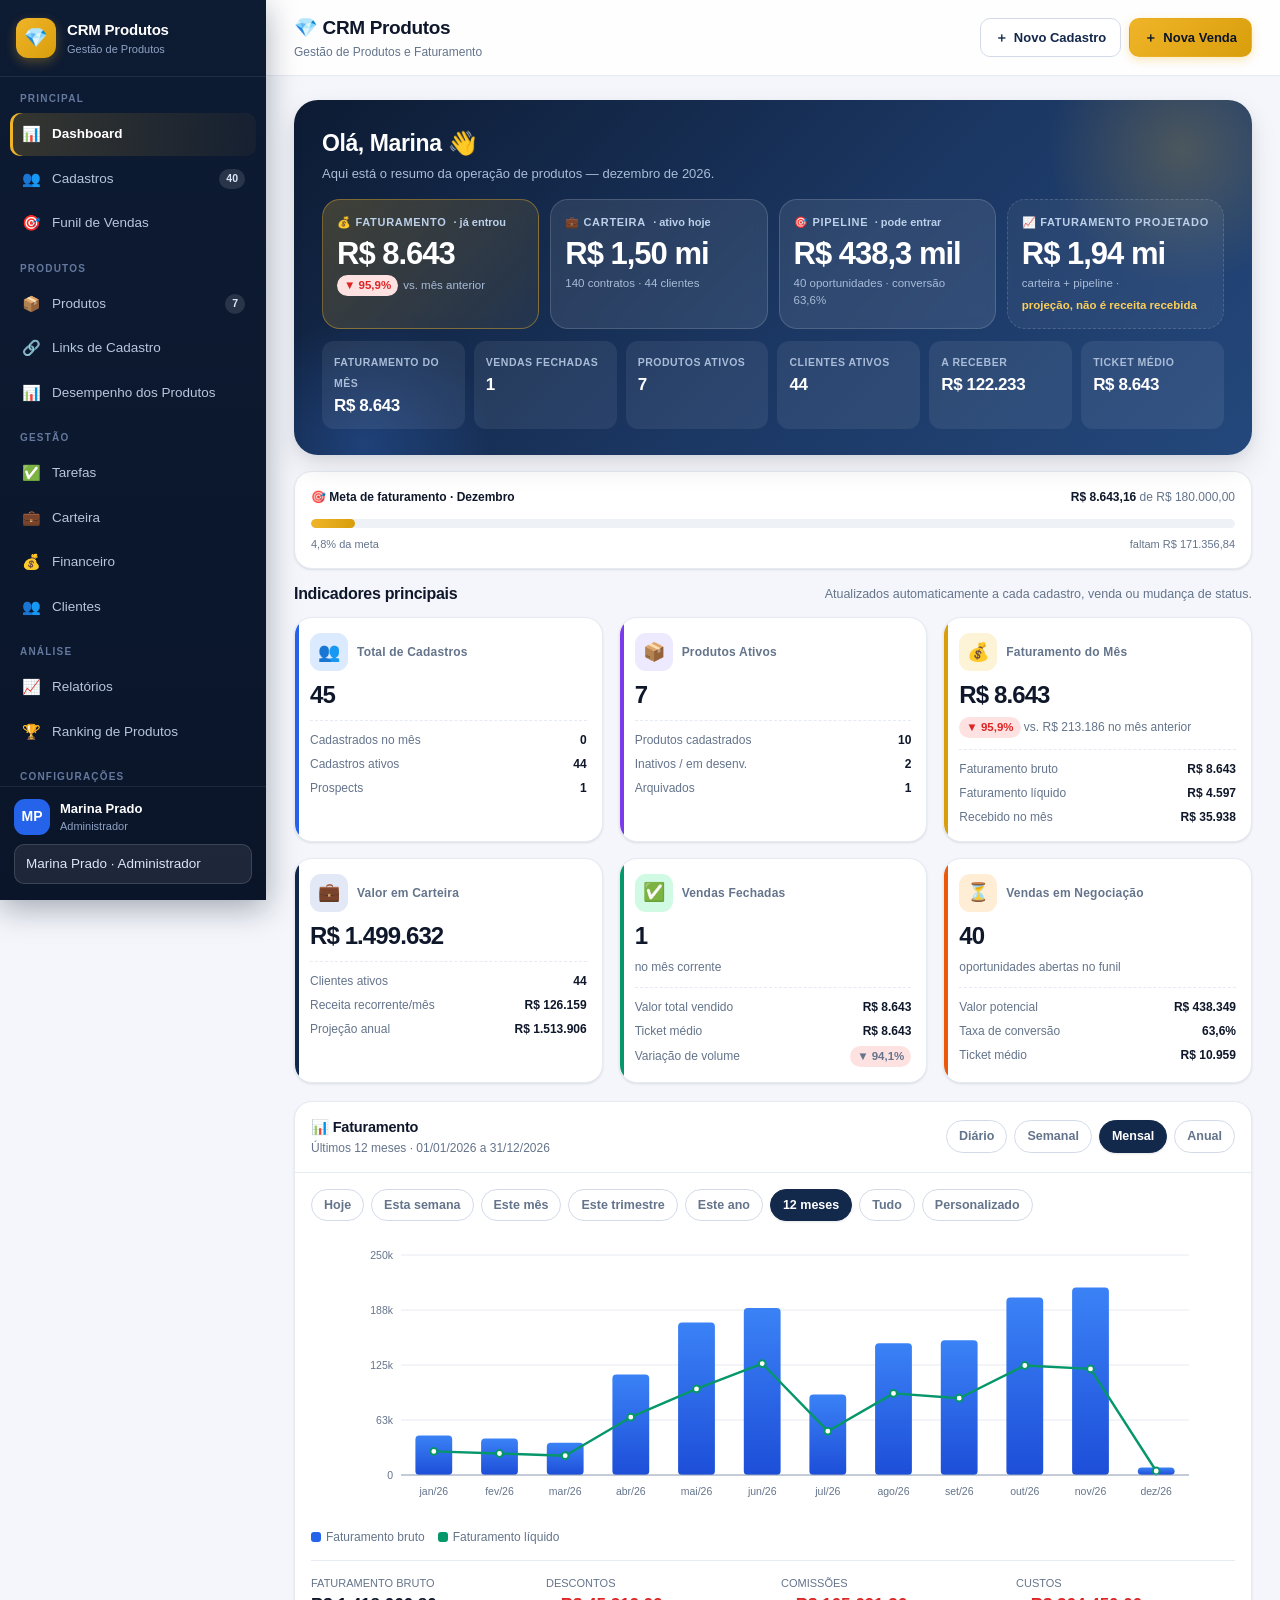
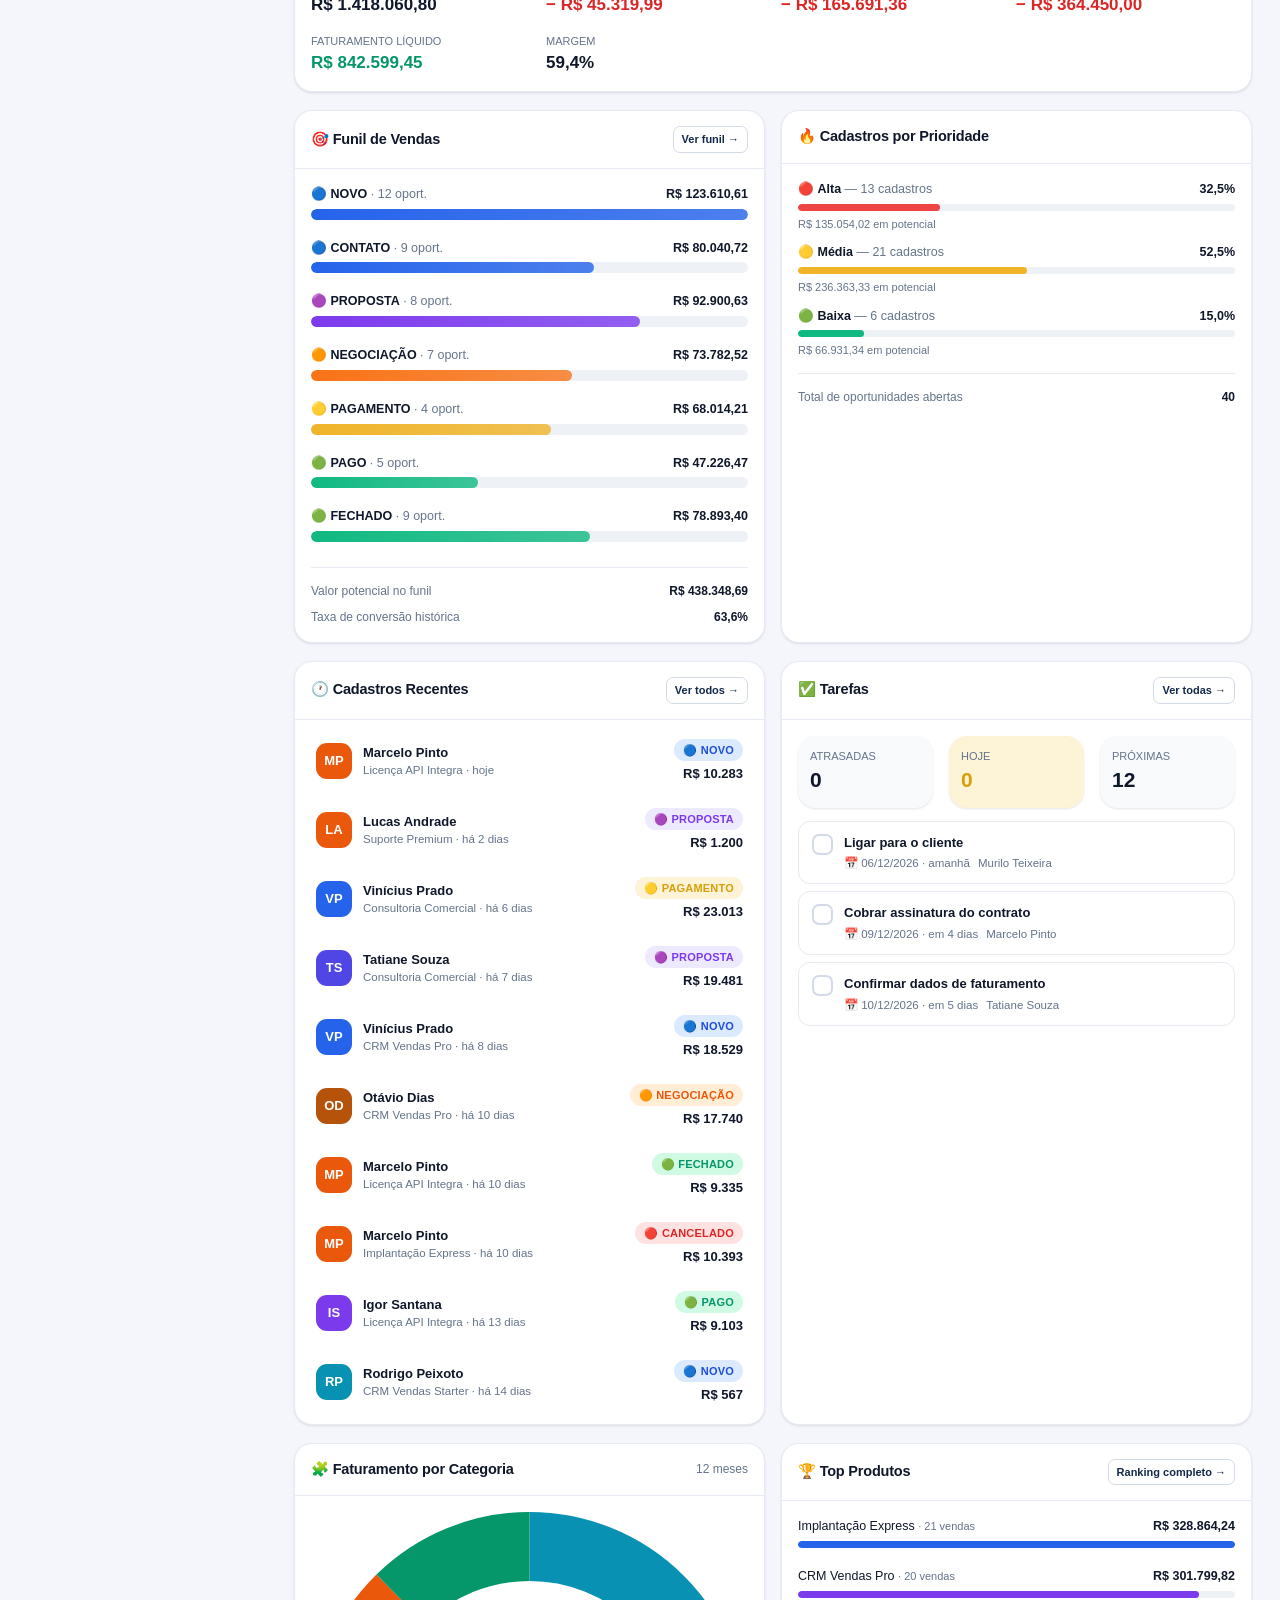
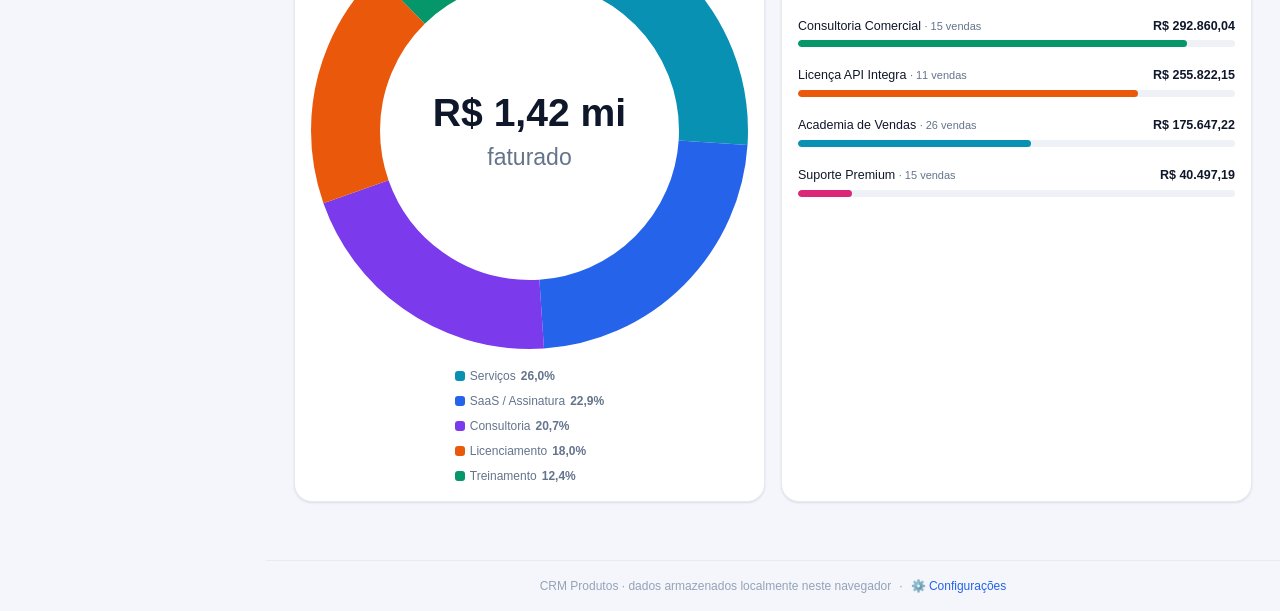
==== index.html @ bc6ae1f6 "Cria o CRM Produtos — gestão de produtos e faturamento Aplicação web completa para o responsável pel" ====
<!DOCTYPE html>
<html lang="pt-BR">
<head>
<meta charset="UTF-8" />
<meta name="viewport" content="width=device-width, initial-scale=1, viewport-fit=cover" />
<meta name="theme-color" content="#0d1b33" />
<meta name="description" content="CRM Produtos — Gestão de Produtos e Faturamento" />
<title>CRM Produtos — Gestão de Produtos e Faturamento</title>
<link rel="icon" href="data:image/svg+xml,%3Csvg xmlns='http://www.w3.org/2000/svg' viewBox='0 0 100 100'%3E%3Ctext y='.9em' font-size='90'%3E%F0%9F%92%8E%3C/text%3E%3C/svg%3E" />
<link rel="stylesheet" href="assets/css/style.css" />
</head>
<body>

<div id="app" class="app">

  <!-- ============ SIDEBAR ============ -->
  <aside class="sidebar" id="sidebar" aria-label="Menu principal">
    <div class="sidebar__brand">
      <div class="brand">
        <span class="brand__logo" aria-hidden="true">💎</span>
        <span class="brand__text">
          <strong>CRM Produtos</strong>
          <small>Gestão de Produtos</small>
        </span>
      </div>
      <button class="sidebar__close icon-btn" id="sidebarClose" aria-label="Fechar menu">✕</button>
    </div>

    <nav class="nav" id="nav"><!-- montado por app.js --></nav>

    <div class="sidebar__footer">
      <div class="userbox" id="userBox">
        <div class="avatar" id="userAvatar">G</div>
        <div class="userbox__info">
          <strong id="userName">Gestor</strong>
          <small id="userRole">Administrador</small>
        </div>
      </div>
      <select id="userSwitch" class="input input--sm" aria-label="Trocar usuário ativo"></select>
    </div>
  </aside>
  <div class="sidebar__overlay" id="sidebarOverlay" hidden></div>

  <!-- ============ CONTEÚDO ============ -->
  <div class="main">
    <header class="topbar">
      <button class="icon-btn topbar__burger" id="burger" aria-label="Abrir menu">☰</button>
      <div class="topbar__title">
        <h1 id="pageTitle">💎 CRM Produtos</h1>
        <p id="pageSubtitle">Gestão de Produtos e Faturamento</p>
      </div>
      <div class="topbar__actions">
        <button class="btn btn--ghost" data-action="new-cadastro">
          <span aria-hidden="true">＋</span> <span class="btn__label">Novo Cadastro</span>
        </button>
        <button class="btn btn--gold" data-action="new-venda">
          <span aria-hidden="true">＋</span> <span class="btn__label">Nova Venda</span>
        </button>
      </div>
    </header>

    <main class="content" id="view" tabindex="-1"><!-- renderizado por app.js --></main>

    <footer class="appfooter">
      <span>CRM Produtos · dados armazenados localmente neste navegador</span>
      <span class="appfooter__sep">·</span>
      <button class="linkbtn" data-action="goto-config">⚙️ Configurações</button>
    </footer>
  </div>

  <!-- barra inferior mobile -->
  <nav class="tabbar" aria-label="Atalhos">
    <button class="tabbar__item" data-route="dashboard"><span>📊</span>Dashboard</button>
    <button class="tabbar__item" data-route="funil"><span>🎯</span>Funil</button>
    <button class="tabbar__item tabbar__fab" data-action="new-venda" aria-label="Nova venda"><span>＋</span></button>
    <button class="tabbar__item" data-route="carteira"><span>💼</span>Carteira</button>
    <button class="tabbar__item" data-route="financeiro"><span>💰</span>Financeiro</button>
  </nav>
</div>

<div id="modalRoot"></div>
<div id="toastRoot" class="toasts" aria-live="polite"></div>

<script src="assets/js/util.js"></script>
<script src="assets/js/qrcode.js"></script>
<script src="assets/js/store.js"></script>
<script src="assets/js/metrics.js"></script>
<script src="assets/js/charts.js"></script>
<script src="assets/js/ui.js"></script>
<script src="assets/js/forms.js"></script>
<script src="assets/js/views/dashboard.js"></script>
<script src="assets/js/views/cadastros.js"></script>
<script src="assets/js/views/funil.js"></script>
<script src="assets/js/views/produtos.js"></script>
<script src="assets/js/views/links.js"></script>
<script src="assets/js/views/desempenho.js"></script>
<script src="assets/js/views/tarefas.js"></script>
<script src="assets/js/views/carteira.js"></script>
<script src="assets/js/views/financeiro.js"></script>
<script src="assets/js/views/clientes.js"></script>
<script src="assets/js/views/relatorios.js"></script>
<script src="assets/js/views/ranking.js"></script>
<script src="assets/js/views/config.js"></script>
<script src="assets/js/app.js"></script>
</body>
</html>
---- assets/css/style.css ----
/* =========================================================
   CRM Produtos — Design System
   Azul-marinho + dourado · corporativo · mobile first
   ========================================================= */

:root{
  /* marca */
  --navy-900:#0a1529;
  --navy-800:#0d1b33;
  --navy-700:#13294b;
  --navy-600:#1b3763;
  --navy-500:#24487c;

  --blue-600:#2563eb;
  --blue-500:#3b82f6;
  --blue-100:#dbeafe;

  --gold-600:#d99e0b;
  --gold-500:#f0b429;
  --gold-400:#fbcf5a;
  --gold-100:#fdf3d7;

  --green-600:#059669;
  --green-500:#10b981;
  --green-100:#d1fae5;

  --red-600:#dc2626;
  --red-500:#ef4444;
  --red-100:#fee2e2;

  --orange-600:#ea580c;
  --orange-500:#f97316;
  --orange-100:#ffedd5;

  --purple-600:#7c3aed;
  --purple-500:#8b5cf6;
  --purple-100:#ede9fe;

  --cyan-500:#06b6d4;
  --pink-500:#ec4899;

  /* neutros */
  --bg:#f4f6fb;
  --surface:#ffffff;
  --surface-2:#f8fafc;
  --line:#e6eaf2;
  --line-strong:#d3dae7;
  --text:#0f172a;
  --muted:#64748b;
  --muted-2:#94a3b8;

  /* forma */
  --r-sm:8px;
  --r:12px;
  --r-lg:18px;
  --r-xl:24px;
  --sh-1:0 1px 2px rgba(15,23,42,.05), 0 1px 3px rgba(15,23,42,.06);
  --sh-2:0 4px 12px rgba(15,23,42,.06), 0 2px 4px rgba(15,23,42,.04);
  --sh-3:0 12px 28px rgba(15,23,42,.10), 0 4px 10px rgba(15,23,42,.05);
  --sh-nav:0 8px 30px rgba(10,21,41,.35);

  --sidebar-w:266px;
  --topbar-h:72px;

  --font:"Inter","Segoe UI",-apple-system,BlinkMacSystemFont,Roboto,"Helvetica Neue",Arial,sans-serif;
  --mono:"SF Mono",ui-monospace,"Cascadia Mono",Menlo,Consolas,monospace;
}

*,*::before,*::after{box-sizing:border-box}
html,body{margin:0;padding:0}
html{-webkit-text-size-adjust:100%}
body{
  font-family:var(--font);
  background:var(--bg);
  color:var(--text);
  font-size:14px;
  line-height:1.5;
  -webkit-font-smoothing:antialiased;
  overflow-x:hidden;
}
h1,h2,h3,h4,p{margin:0}
button{font:inherit;color:inherit}
a{color:var(--blue-600)}
img{max-width:100%}
[hidden]{display:none !important}
::selection{background:var(--gold-100)}

/* scrollbars discretas */
*::-webkit-scrollbar{width:10px;height:10px}
*::-webkit-scrollbar-thumb{background:#cbd5e1;border-radius:99px;border:3px solid transparent;background-clip:content-box}
*::-webkit-scrollbar-track{background:transparent}

/* =============== LAYOUT =============== */
.app{display:flex;min-height:100vh;min-height:100dvh}

.sidebar{
  position:fixed;inset:0 auto 0 0;width:var(--sidebar-w);z-index:60;
  background:linear-gradient(180deg,var(--navy-800) 0%,var(--navy-900) 100%);
  color:#cbd5e1;display:flex;flex-direction:column;
  transform:translateX(-100%);transition:transform .26s cubic-bezier(.4,0,.2,1);
  box-shadow:var(--sh-nav);
}
.sidebar.is-open{transform:translateX(0)}
.sidebar__overlay{position:fixed;inset:0;background:rgba(10,21,41,.55);backdrop-filter:blur(2px);z-index:55}

.sidebar__brand{
  display:flex;align-items:center;justify-content:space-between;gap:8px;
  padding:18px 16px;border-bottom:1px solid rgba(255,255,255,.08);
}
.brand{display:flex;align-items:center;gap:11px;min-width:0}
.brand__logo{
  font-size:19px;width:40px;height:40px;flex:0 0 40px;display:grid;place-items:center;
  background:linear-gradient(135deg,var(--gold-500),var(--gold-600));border-radius:12px;
  box-shadow:0 4px 12px rgba(240,180,41,.3);
}
.brand__text{display:flex;flex-direction:column;min-width:0}
.brand__text strong{color:#fff;font-size:15px;letter-spacing:-.2px;white-space:nowrap}
.brand__text small{color:#8fa3c4;font-size:11px}
.sidebar__close{color:#8fa3c4}

.nav{flex:1;overflow-y:auto;padding:14px 10px 10px;overscroll-behavior:contain}
.nav__group{margin-bottom:16px}
.nav__label{
  font-size:10px;font-weight:700;letter-spacing:1.2px;text-transform:uppercase;
  color:#64789e;padding:0 10px 7px;
}
.nav__item{
  display:flex;align-items:center;gap:11px;width:100%;
  padding:10px 11px;margin-bottom:2px;border:0;background:transparent;
  border-radius:10px;color:#b8c6dd;font-size:13.5px;font-weight:500;
  cursor:pointer;text-align:left;transition:background .15s,color .15s;
}
.nav__item span:first-child{font-size:15px;width:20px;text-align:center;flex:0 0 20px}
.nav__item:hover{background:rgba(255,255,255,.07);color:#fff}
.nav__item.is-active{
  background:linear-gradient(90deg,rgba(240,180,41,.18),rgba(240,180,41,.04));
  color:#fff;font-weight:600;box-shadow:inset 3px 0 0 var(--gold-500);
}
.nav__badge{
  margin-left:auto;background:rgba(255,255,255,.12);color:#dbe6f7;
  font-size:10.5px;font-weight:700;padding:2px 7px;border-radius:99px;
}
.nav__item.is-active .nav__badge{background:var(--gold-500);color:var(--navy-900)}
.nav__badge--alert{background:var(--red-500);color:#fff}

.sidebar__footer{padding:12px 14px 16px;border-top:1px solid rgba(255,255,255,.08);display:grid;gap:9px}
.userbox{display:flex;align-items:center;gap:10px}
.avatar{
  width:36px;height:36px;flex:0 0 36px;border-radius:11px;display:grid;place-items:center;
  background:linear-gradient(135deg,var(--blue-500),var(--navy-500));color:#fff;font-weight:700;font-size:14px;
}
.userbox__info{display:flex;flex-direction:column;min-width:0}
.userbox__info strong{color:#fff;font-size:13px;white-space:nowrap;overflow:hidden;text-overflow:ellipsis}
.userbox__info small{color:#8fa3c4;font-size:11px}
.sidebar__footer .input{background:rgba(255,255,255,.08);border-color:rgba(255,255,255,.14);color:#dbe6f7}
.sidebar__footer .input option{color:#0f172a}

.main{flex:1;min-width:0;display:flex;flex-direction:column}

.topbar{
  position:sticky;top:0;z-index:40;
  display:flex;align-items:center;gap:12px;
  padding:12px 16px;min-height:var(--topbar-h);
  background:rgba(255,255,255,.88);backdrop-filter:blur(12px) saturate(1.4);
  border-bottom:1px solid var(--line);
}
.topbar__title{min-width:0;flex:1}
.topbar__title h1{font-size:17px;font-weight:750;letter-spacing:-.35px;white-space:nowrap;overflow:hidden;text-overflow:ellipsis}
.topbar__title p{font-size:12px;color:var(--muted);white-space:nowrap;overflow:hidden;text-overflow:ellipsis}
.topbar__actions{display:flex;gap:8px;flex:0 0 auto}
.topbar__burger{font-size:19px}

.content{padding:16px 16px 96px;flex:1;max-width:1600px;width:100%;margin:0 auto;outline:none}

.appfooter{
  display:none;gap:8px;align-items:center;justify-content:center;
  padding:16px;color:var(--muted-2);font-size:12px;border-top:1px solid var(--line);
}
.linkbtn{background:none;border:0;color:var(--blue-600);cursor:pointer;padding:0;font-size:12px}
.linkbtn:hover{text-decoration:underline}

/* tabbar mobile */
.tabbar{
  position:fixed;bottom:0;left:0;right:0;z-index:45;
  display:flex;align-items:flex-end;justify-content:space-around;
  background:rgba(255,255,255,.94);backdrop-filter:blur(14px);
  border-top:1px solid var(--line);padding:6px 4px calc(6px + env(safe-area-inset-bottom));
}
.tabbar__item{
  display:flex;flex-direction:column;align-items:center;gap:2px;
  background:none;border:0;cursor:pointer;padding:5px 8px;border-radius:10px;
  font-size:10px;font-weight:600;color:var(--muted);flex:1;
}
.tabbar__item span{font-size:17px;line-height:1.1}
.tabbar__item.is-active{color:var(--navy-700)}
.tabbar__fab{
  flex:0 0 52px;background:linear-gradient(135deg,var(--gold-500),var(--gold-600));
  color:var(--navy-900);width:52px;height:52px;border-radius:17px;justify-content:center;
  box-shadow:0 6px 18px rgba(240,180,41,.45);margin-bottom:2px;
}
.tabbar__fab span{font-size:24px;font-weight:700}

/* =============== BOTÕES =============== */
.btn{
  display:inline-flex;align-items:center;justify-content:center;gap:6px;
  padding:9px 14px;border-radius:10px;border:1px solid transparent;
  font-size:13px;font-weight:600;cursor:pointer;white-space:nowrap;
  transition:transform .12s,box-shadow .15s,background .15s,border-color .15s;
}
.btn:active{transform:translateY(1px)}
.btn:disabled{opacity:.5;cursor:not-allowed}
.btn--gold{background:linear-gradient(135deg,var(--gold-500),var(--gold-600));color:var(--navy-900);box-shadow:0 3px 10px rgba(240,180,41,.32)}
.btn--gold:hover{box-shadow:0 5px 16px rgba(240,180,41,.45)}
.btn--navy{background:var(--navy-700);color:#fff}
.btn--navy:hover{background:var(--navy-600)}
.btn--blue{background:var(--blue-600);color:#fff}
.btn--blue:hover{background:var(--blue-500)}
.btn--green{background:var(--green-600);color:#fff}
.btn--red{background:var(--red-600);color:#fff}
.btn--ghost{background:var(--surface);border-color:var(--line-strong);color:var(--navy-700)}
.btn--ghost:hover{border-color:var(--navy-500);background:var(--surface-2)}
.btn--soft{background:var(--surface-2);border-color:var(--line);color:var(--muted)}
.btn--soft:hover{color:var(--text);border-color:var(--line-strong)}
.btn--sm{padding:6px 10px;font-size:12px;border-radius:8px}
.btn--xs{padding:4px 8px;font-size:11px;border-radius:7px}
.btn--block{width:100%}
.icon-btn{
  background:transparent;border:0;cursor:pointer;padding:7px;border-radius:9px;
  line-height:1;display:inline-grid;place-items:center;transition:background .15s;
}
.icon-btn:hover{background:rgba(100,116,139,.12)}

/* =============== CARDS =============== */
.card{
  background:var(--surface);border:1px solid var(--line);border-radius:var(--r-lg);
  box-shadow:var(--sh-1);padding:16px;
}
.card--pad0{padding:0;overflow:hidden}
.card__head{
  display:flex;align-items:center;justify-content:space-between;gap:10px;flex-wrap:wrap;
  padding:15px 16px;border-bottom:1px solid var(--line);
}
.card__head h2,.card__head h3{font-size:14.5px;font-weight:700;letter-spacing:-.2px;display:flex;align-items:center;gap:7px}
.card__head p{font-size:12px;color:var(--muted)}
.card__body{padding:16px}
.card__foot{padding:12px 16px;border-top:1px solid var(--line);background:var(--surface-2)}

.section{margin-bottom:18px}
.section__title{
  display:flex;align-items:center;justify-content:space-between;gap:10px;flex-wrap:wrap;margin-bottom:11px;
}
.section__title h2{font-size:16px;font-weight:750;letter-spacing:-.3px;display:flex;align-items:center;gap:8px}
.section__title p{font-size:12.5px;color:var(--muted)}

.grid{display:grid;gap:13px}
.grid > *{min-width:0}
.grid--2{grid-template-columns:repeat(auto-fit,minmax(280px,1fr))}
.grid--3{grid-template-columns:repeat(auto-fit,minmax(240px,1fr))}
.grid--4{grid-template-columns:repeat(auto-fit,minmax(210px,1fr))}
.grid--kpi{grid-template-columns:repeat(auto-fit,minmax(260px,1fr))}
.grid--mini{grid-template-columns:repeat(3,minmax(0,1fr));gap:9px}

/* ---- hero (3 números centrais) ---- */
.hero{
  background:linear-gradient(135deg,var(--navy-800) 0%,var(--navy-600) 55%,var(--navy-500) 100%);
  border-radius:var(--r-xl);padding:20px;color:#fff;position:relative;overflow:hidden;
  box-shadow:var(--sh-3);margin-bottom:16px;
}
.hero::after{
  content:"";position:absolute;right:-70px;top:-90px;width:280px;height:280px;border-radius:50%;
  background:radial-gradient(circle,rgba(240,180,41,.22),transparent 68%);
}
.hero::before{
  content:"";position:absolute;left:-60px;bottom:-120px;width:260px;height:260px;border-radius:50%;
  background:radial-gradient(circle,rgba(59,130,246,.25),transparent 70%);
}
.hero__greet{position:relative;z-index:1;margin-bottom:16px}
.hero__greet h2{font-size:20px;font-weight:750;letter-spacing:-.4px}
.hero__greet p{color:#a9bcd8;font-size:13px;margin-top:3px}
.hero__grid{position:relative;z-index:1;display:grid;gap:11px;grid-template-columns:repeat(auto-fit,minmax(180px,1fr))}
.hero__card{
  background:rgba(255,255,255,.09);border:1px solid rgba(255,255,255,.15);
  border-radius:var(--r-lg);padding:14px;backdrop-filter:blur(6px);
}
.hero__card--accent{background:linear-gradient(135deg,rgba(240,180,41,.22),rgba(240,180,41,.06));border-color:rgba(240,180,41,.4)}
.hero__card--dashed{border-style:dashed;background:rgba(255,255,255,.05)}
.hero__k{display:flex;align-items:center;gap:7px;font-size:11px;font-weight:700;letter-spacing:.7px;text-transform:uppercase;color:#bcd0ea}
.hero__v{font-size:25px;font-weight:780;letter-spacing:-1px;margin-top:6px;line-height:1.1}
.hero__s{font-size:11.5px;color:#a9bcd8;margin-top:4px;display:flex;align-items:center;gap:5px;flex-wrap:wrap}
.hero__mini{
  position:relative;z-index:1;display:grid;gap:9px;margin-top:12px;
  grid-template-columns:repeat(auto-fit,minmax(120px,1fr));
}
.hero__minicard{background:rgba(255,255,255,.07);border-radius:12px;padding:10px 12px}
.hero__minicard b{display:block;font-size:17px;font-weight:730;letter-spacing:-.4px}
.hero__minicard small{font-size:10.5px;color:#a9bcd8;text-transform:uppercase;letter-spacing:.5px;font-weight:600}

/* ---- KPI cards ---- */
.kpi{
  background:var(--surface);border:1px solid var(--line);border-radius:var(--r-lg);
  padding:15px;box-shadow:var(--sh-1);position:relative;overflow:hidden;
  transition:transform .15s,box-shadow .15s;
}
.kpi:hover{transform:translateY(-2px);box-shadow:var(--sh-2)}
.kpi::before{content:"";position:absolute;left:0;top:0;bottom:0;width:4px;background:var(--kpi-c,var(--blue-500))}
.kpi__top{display:flex;align-items:center;gap:9px;margin-bottom:10px}
.kpi__icon{
  width:38px;height:38px;flex:0 0 38px;border-radius:11px;display:grid;place-items:center;font-size:18px;
  background:var(--kpi-bg,var(--blue-100));
}
.kpi__title{font-size:12px;font-weight:650;color:var(--muted);letter-spacing:.2px}
.kpi__value{font-size:24px;font-weight:780;letter-spacing:-.9px;line-height:1.15}
.kpi__rows{margin-top:11px;padding-top:10px;border-top:1px dashed var(--line);display:grid;gap:6px}
.kpi__row{display:flex;align-items:center;justify-content:space-between;gap:8px;font-size:12px}
.kpi__row span{color:var(--muted)}
.kpi__row b{font-weight:650;font-variant-numeric:tabular-nums}

.trend{display:inline-flex;align-items:center;gap:3px;font-size:11.5px;font-weight:700;padding:2px 7px;border-radius:99px}
.trend--up{background:var(--green-100);color:var(--green-600)}
.trend--down{background:var(--red-100);color:var(--red-600)}
.trend--flat{background:#eef2f7;color:var(--muted)}

/* =============== BADGES / PILLS =============== */
.badge{
  display:inline-flex;align-items:center;gap:4px;padding:3px 9px;border-radius:99px;
  font-size:11px;font-weight:700;letter-spacing:.2px;white-space:nowrap;
  background:#eef2f7;color:var(--muted);
}
.badge--blue{background:var(--blue-100);color:#1d4ed8}
.badge--purple{background:var(--purple-100);color:var(--purple-600)}
.badge--orange{background:var(--orange-100);color:var(--orange-600)}
.badge--green{background:var(--green-100);color:var(--green-600)}
.badge--red{background:var(--red-100);color:var(--red-600)}
.badge--gold{background:var(--gold-100);color:var(--gold-600)}
.badge--gray{background:#eef2f7;color:var(--muted)}
.badge--navy{background:#e2e8f5;color:var(--navy-700)}
.badge--outline{background:transparent;border:1px solid var(--line-strong);color:var(--muted)}
.dot{width:8px;height:8px;border-radius:50%;flex:0 0 8px;display:inline-block}

.chips{display:flex;gap:7px;flex-wrap:wrap}
.chip{
  padding:6px 12px;border-radius:99px;border:1px solid var(--line-strong);background:var(--surface);
  font-size:12.5px;font-weight:600;color:var(--muted);cursor:pointer;white-space:nowrap;
  transition:all .15s;
}
.chip:hover{border-color:var(--navy-500);color:var(--navy-700)}
.chip.is-active{background:var(--navy-700);border-color:var(--navy-700);color:#fff;box-shadow:var(--sh-1)}
.chips--scroll{overflow-x:auto;flex-wrap:nowrap;padding-bottom:3px;-webkit-overflow-scrolling:touch;scrollbar-width:none}
.chips--scroll::-webkit-scrollbar{display:none}

/* =============== FORMULÁRIOS =============== */
.input,select.input,textarea.input{
  width:100%;padding:9px 11px;border:1px solid var(--line-strong);border-radius:10px;
  background:var(--surface);font:inherit;font-size:13.5px;color:var(--text);
  transition:border-color .15s,box-shadow .15s;
}
.input:focus{outline:none;border-color:var(--blue-500);box-shadow:0 0 0 3px rgba(59,130,246,.15)}
.input--sm{padding:6px 9px;font-size:12.5px;border-radius:8px}
textarea.input{min-height:74px;resize:vertical}
select.input{
  appearance:none;-webkit-appearance:none;padding-right:30px;cursor:pointer;
  background-image:url("data:image/svg+xml,%3Csvg xmlns='http://www.w3.org/2000/svg' width='12' height='8' viewBox='0 0 12 8'%3E%3Cpath fill='%2364748b' d='M6 8 0 0h12z'/%3E%3C/svg%3E");
  background-repeat:no-repeat;background-position:right 11px center;
}
.field{display:flex;flex-direction:column;gap:5px}
.field > label{font-size:12px;font-weight:650;color:var(--muted)}
.field__hint{font-size:11px;color:var(--muted-2)}
.field--full{grid-column:1/-1}
.formgrid{display:grid;gap:13px;grid-template-columns:repeat(auto-fit,minmax(210px,1fr))}
.req{color:var(--red-500)}
.input.is-error{border-color:var(--red-500);box-shadow:0 0 0 3px rgba(239,68,68,.13)}
.error-msg{font-size:11.5px;color:var(--red-600);font-weight:600}

.searchbar{position:relative;flex:1;min-width:170px}
.searchbar .input{padding-left:33px}
.searchbar::before{content:"🔍";position:absolute;left:11px;top:50%;transform:translateY(-50%);font-size:12px;opacity:.6}

.toolbar{display:flex;gap:9px;flex-wrap:wrap;align-items:center;margin-bottom:13px}

/* bloco de filtros recolhível — fechado no celular, sempre aberto no desktop */
.filtrobox{background:var(--surface);border:1px solid var(--line);border-radius:var(--r-lg);box-shadow:var(--sh-1);margin-bottom:13px}
.filtrobox > summary{
  list-style:none;cursor:pointer;padding:12px 15px;font-size:13px;font-weight:650;
  display:flex;align-items:center;gap:8px;color:var(--navy-700);
}
.filtrobox > summary::-webkit-details-marker{display:none}
.filtrobox > summary::after{content:"▾";margin-left:auto;color:var(--muted);transition:transform .2s}
.filtrobox[open] > summary::after{transform:rotate(180deg)}
.filtrobox__body{padding:0 15px 14px}
.toolbar > *{flex:0 0 auto}
.filters{display:grid;gap:9px;grid-template-columns:repeat(auto-fit,minmax(150px,1fr));margin-bottom:13px}

.switch{display:inline-flex;align-items:center;gap:8px;cursor:pointer;font-size:13px}
.switch input{appearance:none;width:38px;height:21px;border-radius:99px;background:var(--line-strong);position:relative;cursor:pointer;transition:background .2s;flex:0 0 38px}
.switch input::after{content:"";position:absolute;top:2px;left:2px;width:17px;height:17px;border-radius:50%;background:#fff;transition:transform .2s;box-shadow:var(--sh-1)}
.switch input:checked{background:var(--green-500)}
.switch input:checked::after{transform:translateX(17px)}

/* =============== TABELAS =============== */
.tablewrap{overflow-x:auto;-webkit-overflow-scrolling:touch}
table.tbl{width:100%;border-collapse:collapse;font-size:13px;min-width:620px}
table.tbl thead th{
  text-align:left;padding:10px 13px;font-size:11px;font-weight:700;letter-spacing:.6px;text-transform:uppercase;
  color:var(--muted);background:var(--surface-2);border-bottom:1px solid var(--line);white-space:nowrap;
  position:sticky;top:0;z-index:1;
}
table.tbl thead th.sortable{cursor:pointer;user-select:none}
table.tbl thead th.sortable:hover{color:var(--navy-700)}
table.tbl tbody td{padding:11px 13px;border-bottom:1px solid var(--line);vertical-align:middle}
table.tbl tbody tr:last-child td{border-bottom:0}
table.tbl tbody tr:hover{background:var(--surface-2)}
table.tbl tfoot td{padding:11px 13px;font-weight:700;background:var(--surface-2);border-top:2px solid var(--line-strong)}
.num{text-align:right;font-variant-numeric:tabular-nums;white-space:nowrap}
.strong{font-weight:650}
.nowrap{white-space:nowrap}
.tbl__actions{display:flex;gap:4px;justify-content:flex-end}
.cellmain{display:flex;flex-direction:column;gap:1px;min-width:120px}
.cellmain b{font-weight:650}
.cellmain small{color:var(--muted);font-size:11.5px}

.empty{text-align:center;padding:40px 20px;color:var(--muted)}
.empty__icon{font-size:38px;margin-bottom:10px;opacity:.55}
.empty h3{font-size:15px;margin-bottom:5px;color:var(--text)}
.empty p{font-size:13px;margin-bottom:14px}

/* =============== KANBAN / FUNIL =============== */
.kanban{display:flex;gap:12px;overflow-x:auto;padding-bottom:10px;-webkit-overflow-scrolling:touch;align-items:flex-start}
.kcol{
  flex:0 0 280px;width:280px;background:var(--surface-2);border:1px solid var(--line);
  border-radius:var(--r-lg);display:flex;flex-direction:column;max-height:calc(100vh - 210px);
}
.kcol.is-over{border-color:var(--blue-500);background:var(--blue-100);box-shadow:0 0 0 3px rgba(59,130,246,.14)}
.kcol__head{padding:12px 13px;border-bottom:1px solid var(--line);position:sticky;top:0;background:inherit;border-radius:var(--r-lg) var(--r-lg) 0 0;z-index:1}
.kcol__title{display:flex;align-items:center;gap:7px;font-size:12.5px;font-weight:700}
.kcol__count{margin-left:auto;background:var(--surface);border:1px solid var(--line);border-radius:99px;padding:1px 8px;font-size:11px;color:var(--muted)}
.kcol__sum{font-size:12px;font-weight:700;color:var(--navy-700);margin-top:5px;font-variant-numeric:tabular-nums}
.kcol__body{padding:10px;display:grid;gap:9px;overflow-y:auto;min-height:70px;align-content:start}
.kcard{
  background:var(--surface);border:1px solid var(--line);border-radius:var(--r);padding:11px;
  box-shadow:var(--sh-1);cursor:grab;position:relative;transition:box-shadow .15s,transform .15s;
}
.kcard:hover{box-shadow:var(--sh-2);transform:translateY(-1px)}
.kcard.is-dragging{opacity:.45;transform:rotate(1.5deg)}
.kcard__top{display:flex;align-items:flex-start;justify-content:space-between;gap:7px}
.kcard__name{font-size:13px;font-weight:680;letter-spacing:-.2px}
.kcard__prod{font-size:11.5px;color:var(--muted);margin-top:2px}
.kcard__val{font-size:15px;font-weight:750;color:var(--navy-700);margin:8px 0 6px;letter-spacing:-.4px}
.kcard__meta{display:flex;align-items:center;justify-content:space-between;gap:6px;font-size:11px;color:var(--muted-2);flex-wrap:wrap}
.kcard__move{display:flex;gap:4px;margin-top:9px;padding-top:8px;border-top:1px dashed var(--line)}
.prio-bar{position:absolute;right:0;top:10px;bottom:10px;width:3px;border-radius:99px}

/* =============== GRÁFICOS =============== */
.chartbox{width:100%;overflow:hidden}
.chartbox svg{display:block;width:100%;height:auto}
.chart-legend{display:flex;gap:13px;flex-wrap:wrap;margin-top:11px;font-size:12px;color:var(--muted)}
.chart-legend span{display:inline-flex;align-items:center;gap:5px}
.chart-legend i{width:10px;height:10px;border-radius:3px;display:inline-block}
.bar-track{height:7px;background:#eef2f7;border-radius:99px;overflow:hidden}
.bar-fill{height:100%;border-radius:99px;transition:width .4s ease}

/* =============== RANKING =============== */
.podium{display:grid;gap:12px;grid-template-columns:repeat(auto-fit,minmax(210px,1fr))}
.podium__item{
  border-radius:var(--r-lg);padding:16px;color:#fff;position:relative;overflow:hidden;box-shadow:var(--sh-2);
}
.podium__item::after{content:attr(data-medal);position:absolute;right:10px;top:8px;font-size:40px;opacity:.28}
.podium--1{background:linear-gradient(135deg,#d99e0b,#f0b429)}
.podium--2{background:linear-gradient(135deg,#64748b,#94a3b8)}
.podium--3{background:linear-gradient(135deg,#9a5b2b,#c0803f)}
.podium__pos{font-size:11px;font-weight:700;letter-spacing:1px;text-transform:uppercase;opacity:.9}
.podium__name{font-size:16px;font-weight:750;margin:6px 0 3px;letter-spacing:-.3px}
.podium__val{font-size:21px;font-weight:780;letter-spacing:-.7px}
.podium__sub{font-size:12px;opacity:.92;margin-top:4px}

.ranklist{display:grid;gap:9px}
.rankrow{display:flex;align-items:center;gap:11px;padding:11px;border:1px solid var(--line);border-radius:var(--r);background:var(--surface);min-width:0}
.rankrow__pos{width:26px;height:26px;flex:0 0 26px;border-radius:8px;display:grid;place-items:center;background:var(--surface-2);font-size:12px;font-weight:700;color:var(--muted)}
.rankrow__body{flex:1;min-width:0}
.rankrow__name{font-size:13px;font-weight:650;white-space:nowrap;overflow:hidden;text-overflow:ellipsis}
.rankrow__val{font-size:13px;font-weight:700;text-align:right;font-variant-numeric:tabular-nums}

/* =============== LISTAS / TIMELINE =============== */
.list{display:grid;grid-template-columns:minmax(0,1fr);gap:2px}
.listrow{
  display:flex;align-items:center;gap:11px;padding:11px 13px;border-radius:var(--r);
  transition:background .15s;cursor:pointer;min-width:0;
}
.listrow:hover{background:var(--surface-2)}
.listrow__avatar{
  width:36px;height:36px;flex:0 0 36px;border-radius:11px;display:grid;place-items:center;
  font-weight:700;font-size:13px;color:#fff;
}
.listrow__body{flex:1;min-width:0}
.listrow__title{font-size:13px;font-weight:650;white-space:nowrap;overflow:hidden;text-overflow:ellipsis}
.listrow__sub{font-size:11.5px;color:var(--muted);white-space:nowrap;overflow:hidden;text-overflow:ellipsis}
.listrow__right{text-align:right;flex:0 1 auto;min-width:0;display:flex;flex-direction:column;align-items:flex-end;gap:3px}
.listrow__val{font-size:13px;font-weight:700;font-variant-numeric:tabular-nums}

/* tarefas */
.task{display:flex;gap:11px;align-items:flex-start;padding:11px 13px;border:1px solid var(--line);border-radius:var(--r);background:var(--surface);min-width:0}
.task.is-done{opacity:.62}
.task.is-done .task__title{text-decoration:line-through}
.task__check{
  width:21px;height:21px;flex:0 0 21px;border-radius:7px;border:2px solid var(--line-strong);
  background:var(--surface);cursor:pointer;display:grid;place-items:center;font-size:12px;color:#fff;margin-top:1px;
}
.task__check.is-on{background:var(--green-500);border-color:var(--green-500)}
.task__body{flex:1;min-width:0}
.task__title{overflow-wrap:anywhere}
.task__title{font-size:13px;font-weight:650}
.task__meta{font-size:11.5px;color:var(--muted);margin-top:3px;display:flex;gap:8px;flex-wrap:wrap;align-items:center}
.task--late{border-left:3px solid var(--red-500)}
.task--today{border-left:3px solid var(--gold-500)}

/* =============== MODAL =============== */
.modal{position:fixed;inset:0;z-index:100;display:flex;align-items:flex-end;justify-content:center}
.modal__backdrop{position:absolute;inset:0;background:rgba(10,21,41,.6);backdrop-filter:blur(3px);animation:fade .2s ease}
.modal__panel{
  position:relative;background:var(--surface);width:100%;max-width:760px;max-height:94vh;max-height:94dvh;
  border-radius:var(--r-xl) var(--r-xl) 0 0;display:flex;flex-direction:column;
  box-shadow:0 -8px 40px rgba(10,21,41,.3);animation:slideup .26s cubic-bezier(.4,0,.2,1);
}
.modal__panel--sm{max-width:460px}
.modal__panel--lg{max-width:1000px}
.modal__head{display:flex;align-items:flex-start;justify-content:space-between;gap:12px;padding:17px 18px 13px;border-bottom:1px solid var(--line)}
.modal__head h2{font-size:16px;font-weight:730;letter-spacing:-.3px}
.modal__head p{font-size:12.5px;color:var(--muted);margin-top:2px}
.modal__body{padding:17px 18px;overflow-y:auto;flex:1;overscroll-behavior:contain}
.modal__foot{display:flex;gap:9px;justify-content:flex-end;padding:13px 18px calc(13px + env(safe-area-inset-bottom));border-top:1px solid var(--line);background:var(--surface-2);flex-wrap:wrap}
.modal__grab{width:38px;height:4px;border-radius:99px;background:var(--line-strong);margin:8px auto 0}
@keyframes fade{from{opacity:0}to{opacity:1}}
@keyframes slideup{from{transform:translateY(26px);opacity:0}to{transform:translateY(0);opacity:1}}

.subhead{font-size:11px;font-weight:700;letter-spacing:1px;text-transform:uppercase;color:var(--muted-2);margin:19px 0 9px;padding-bottom:6px;border-bottom:1px solid var(--line)}
.subhead:first-child{margin-top:0}

/* detalhe */
.deflist{display:grid;gap:11px;grid-template-columns:repeat(auto-fit,minmax(160px,1fr))}
.deflist div{min-width:0}
.deflist dt{font-size:11px;font-weight:650;color:var(--muted-2);text-transform:uppercase;letter-spacing:.4px}
.deflist dd{margin:2px 0 0;font-size:13.5px;font-weight:600;word-break:break-word}

.linkbox{display:flex;gap:7px;align-items:center;background:var(--surface-2);border:1px dashed var(--line-strong);border-radius:10px;padding:9px 11px;flex-wrap:wrap}
.linkbox code{flex:1;min-width:140px;font-family:var(--mono);font-size:11.5px;color:var(--navy-700);word-break:break-all}

.qrbox{display:grid;place-items:center;gap:11px;padding:16px;background:var(--surface-2);border-radius:var(--r-lg)}
.qrbox canvas,.qrbox svg{background:#fff;padding:10px;border-radius:12px;box-shadow:var(--sh-1);max-width:100%;height:auto}

/* toasts */
.toasts{position:fixed;bottom:calc(74px + env(safe-area-inset-bottom));left:50%;transform:translateX(-50%);z-index:200;display:grid;gap:8px;width:min(94vw,380px)}
.toast{
  display:flex;align-items:center;gap:9px;padding:11px 14px;border-radius:12px;
  background:var(--navy-800);color:#fff;font-size:13px;box-shadow:var(--sh-3);
  animation:slideup .22s ease;
}
.toast--ok{background:var(--green-600)}
.toast--err{background:var(--red-600)}
.toast--warn{background:var(--orange-600)}

/* misc */
.hstack{display:flex;align-items:center;gap:8px;flex-wrap:wrap}
.vstack{display:grid;grid-template-columns:minmax(0,1fr);gap:8px}
.spread{display:flex;align-items:center;justify-content:space-between;gap:10px;min-width:0}
.mt{margin-top:13px}.mt-sm{margin-top:8px}.mb{margin-bottom:13px}
.muted{color:var(--muted)}
.small{font-size:12px}
.tiny{font-size:11px}
.center{text-align:center}
.pos{color:var(--green-600)}
.neg{color:var(--red-600)}
.gold{color:var(--gold-600)}
.mono{font-family:var(--mono);font-size:12px}
.scroll-x{overflow-x:auto}
.divider{height:1px;background:var(--line);margin:14px 0}
.pill-legend{display:flex;gap:12px;flex-wrap:wrap;font-size:12px;color:var(--muted)}

.progress-row{display:grid;gap:5px;margin-bottom:11px}
.progress-row__top{display:flex;justify-content:space-between;gap:8px;font-size:12.5px;min-width:0}
.progress-row__top > span:first-child{min-width:0;overflow:hidden;text-overflow:ellipsis;white-space:nowrap}
.progress-row__top b{font-variant-numeric:tabular-nums}

.notice{
  display:block;padding:12px 14px;border-radius:var(--r);line-height:1.6;
  background:var(--blue-100);color:#1e40af;font-size:12.5px;border:1px solid #bfdbfe;
}
.notice--gold{background:var(--gold-100);color:#92670a;border-color:#f5e0a3}
.notice--warn{background:var(--orange-100);color:#9a3412;border-color:#fed7aa}

/* =============== BREAKPOINTS =============== */
@media (min-width:640px){
  .content{padding:20px 22px 96px}
  .topbar{padding:12px 22px}
  .hero{padding:24px}
  .hero__greet h2{font-size:23px}
  .hero__v{font-size:29px}
  .btn__label{display:inline}
}
@media (max-width:559px){
  .btn__label{display:none}
  .topbar__actions .btn{padding:9px 11px}
  .hero__v{font-size:23px}

  /* no celular os indicadores simples vão a dois por linha e ficam compactos,
     para que o conteúdo da tela apareça sem tanta rolagem */
  .grid--4,.grid--3{grid-template-columns:repeat(2,minmax(0,1fr))}
  .kpi{padding:12px}
  .kpi__top{gap:7px;margin-bottom:7px}
  .kpi__icon{width:30px;height:30px;flex:0 0 30px;font-size:15px;border-radius:9px}
  .kpi__title{font-size:11px;line-height:1.3}
  .kpi__value{font-size:19px;letter-spacing:-.6px}
  .kpi__rows{margin-top:8px;padding-top:8px;gap:4px}
  .kpi__row{font-size:11.5px}

  /* filtros e buscas ocupam a largura toda */
  .toolbar{flex-direction:column;align-items:stretch}
  .toolbar > *{width:100% !important;max-width:none !important;flex:1 1 auto}
  .filters{grid-template-columns:repeat(2,minmax(0,1fr))}
  .card__head{padding:13px}
  .card__body{padding:13px}
}
@media (min-width:1024px){
  :root{--topbar-h:76px}
  .filtrobox > summary{display:none}
  .filtrobox__body{padding:14px 16px}
  .sidebar{transform:none;position:sticky;top:0;height:100vh;height:100dvh;flex:0 0 var(--sidebar-w)}
  .sidebar__close,.sidebar__overlay,.topbar__burger,.tabbar{display:none !important}
  .app{display:flex}
  .content{padding:24px 28px 40px}
  .topbar{padding:14px 28px}
  .topbar__title h1{font-size:19px}
  .appfooter{display:flex}
  .grid{gap:16px}
  .hero{padding:26px 28px}
  .hero__v{font-size:31px}
}
@media (min-width:1440px){
  /* com poucas etapas as colunas ocupam a largura toda; com muitas,
     o kanban continua rolando na horizontal dentro do próprio container */
  .kcol{flex:1 1 250px;width:auto;min-width:250px}
}

@media print{
  .sidebar,.topbar,.tabbar,.appfooter,.no-print,.toolbar,.chips{display:none !important}
  body{background:#fff;font-size:11px}
  .content{padding:0;max-width:none}
  .card,.kpi{box-shadow:none;border:1px solid #ccc;break-inside:avoid}
  .hero{background:#0d1b33 !important;-webkit-print-color-adjust:exact;print-color-adjust:exact}
  table.tbl{min-width:0}
  .tablewrap{overflow:visible}
}

@media (prefers-reduced-motion:reduce){
  *{animation-duration:.01ms !important;transition-duration:.01ms !important}
}
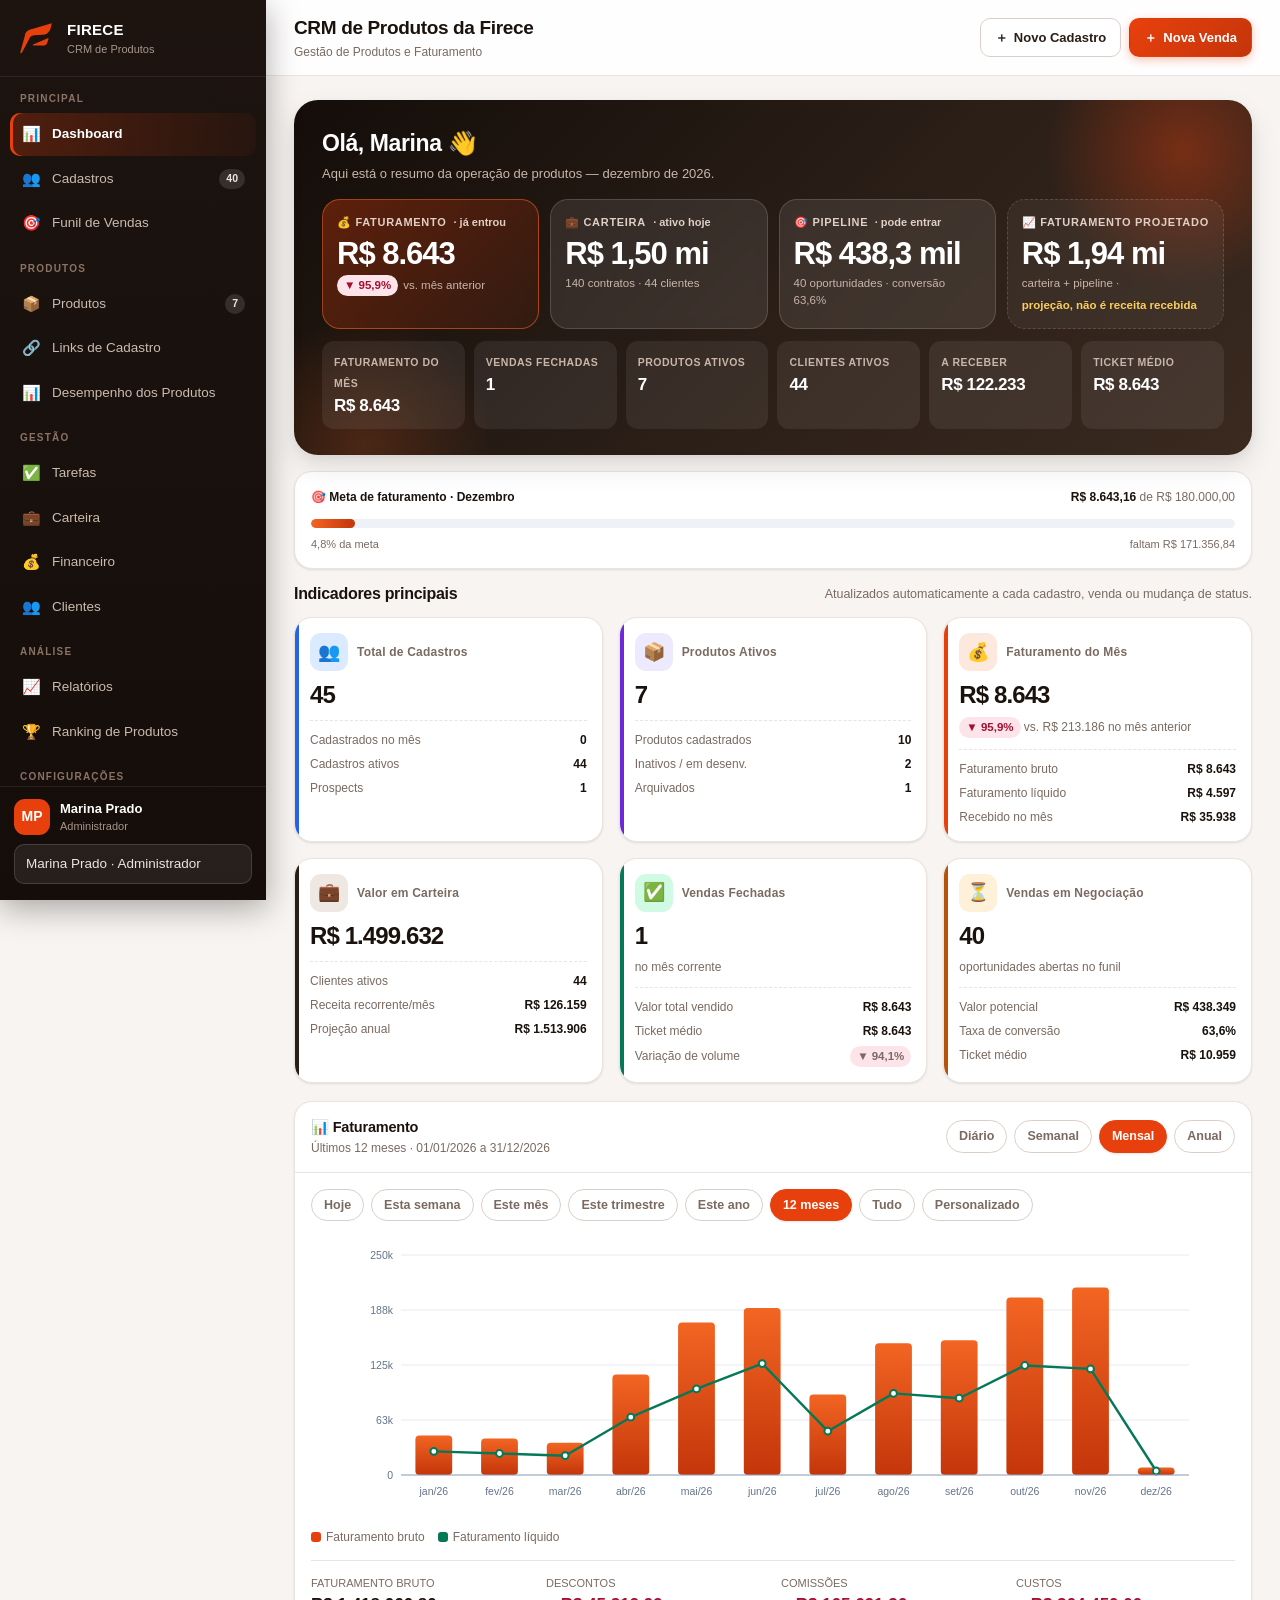
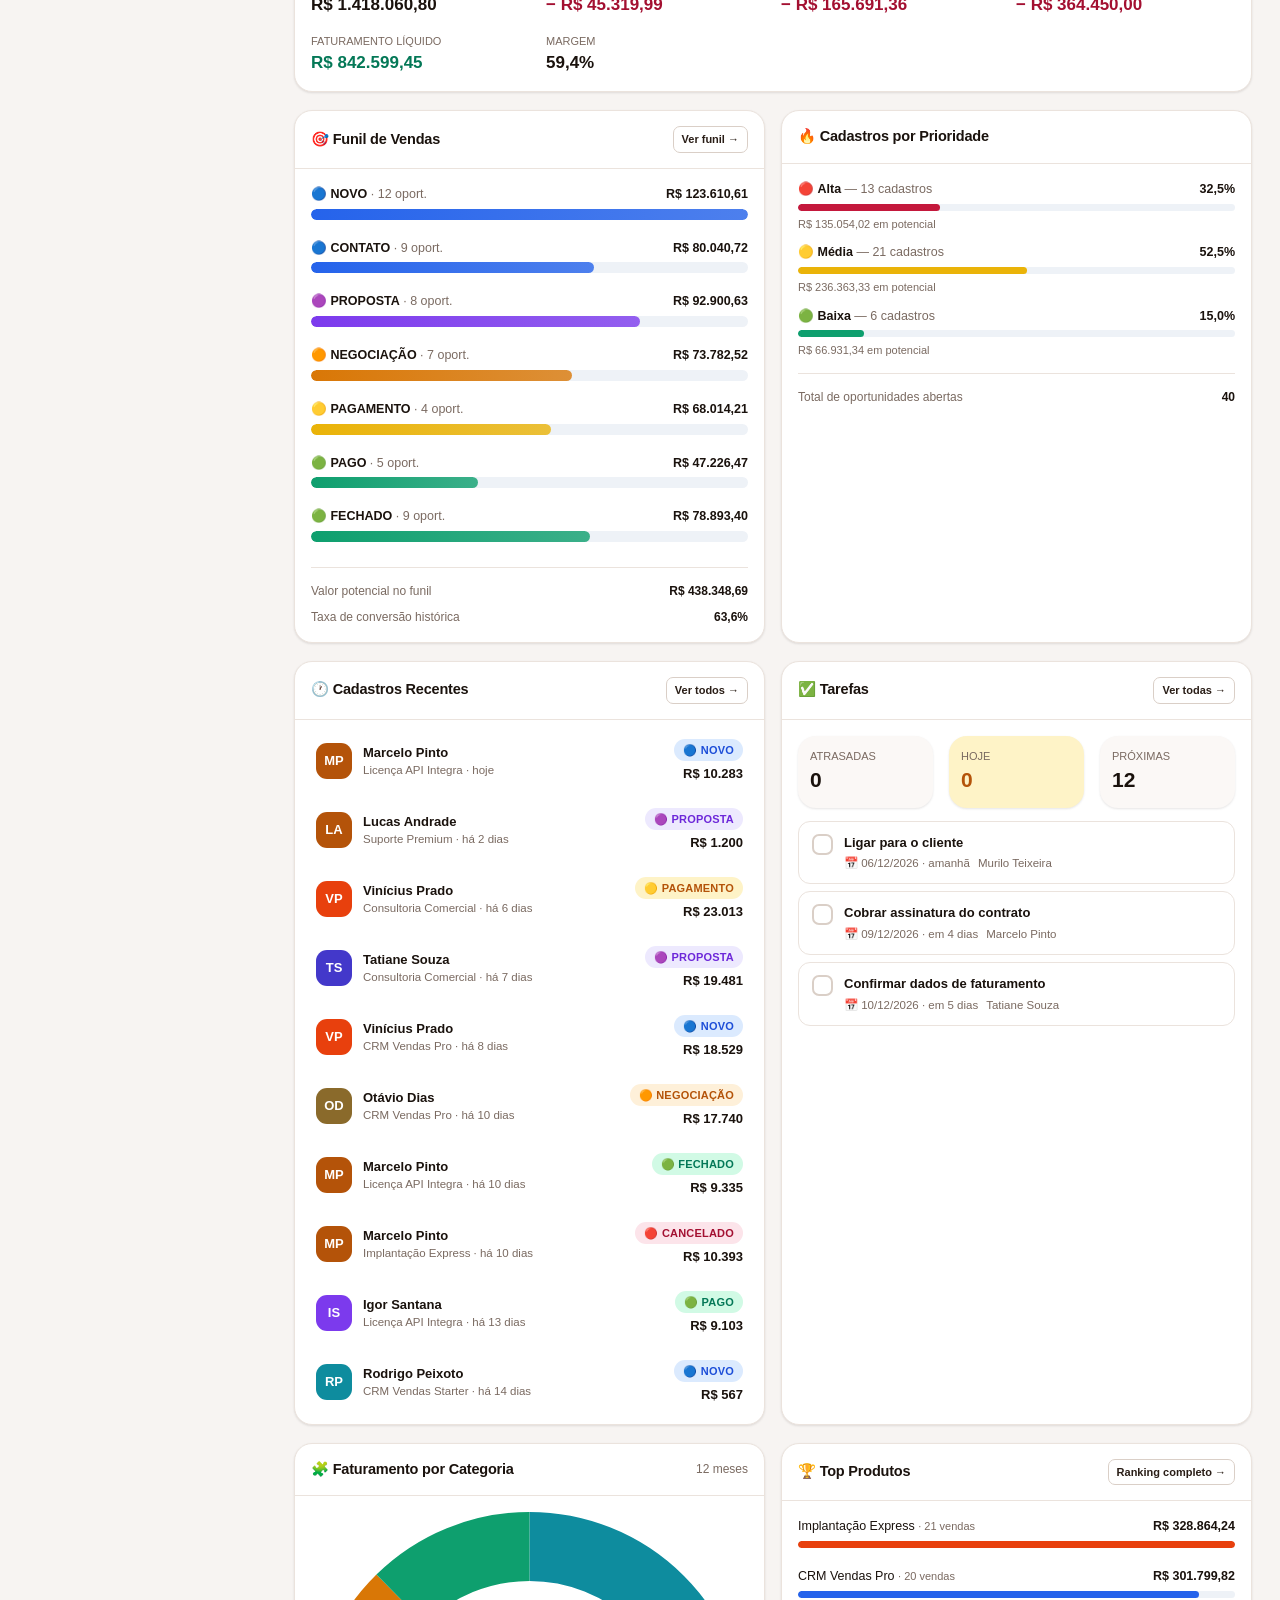
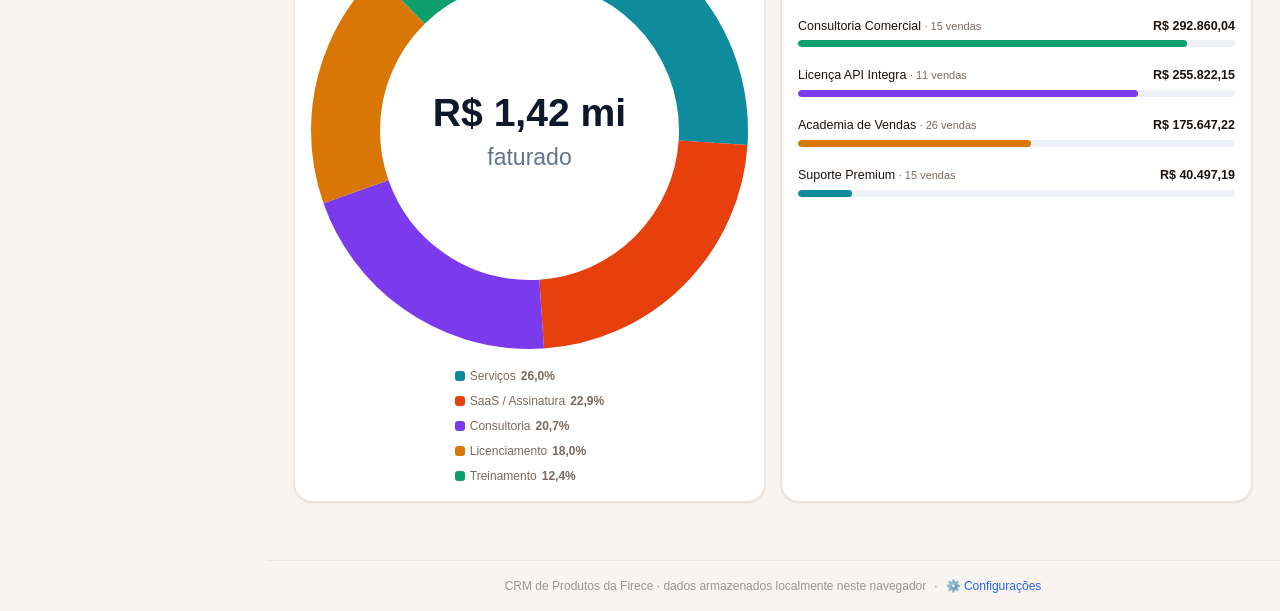
==== commit 93126602: "Aplica a identidade da Firece ao CRM Renomeia o sistema para "CRM de Produtos da Firece" e substitui" ====
--- a/index.html
+++ b/index.html
@@ -3,10 +3,10 @@
 <head>
 <meta charset="UTF-8" />
 <meta name="viewport" content="width=device-width, initial-scale=1, viewport-fit=cover" />
-<meta name="theme-color" content="#0d1b33" />
-<meta name="description" content="CRM Produtos — Gestão de Produtos e Faturamento" />
-<title>CRM Produtos — Gestão de Produtos e Faturamento</title>
-<link rel="icon" href="data:image/svg+xml,%3Csvg xmlns='http://www.w3.org/2000/svg' viewBox='0 0 100 100'%3E%3Ctext y='.9em' font-size='90'%3E%F0%9F%92%8E%3C/text%3E%3C/svg%3E" />
+<meta name="theme-color" content="#1D1410" />
+<meta name="description" content="CRM de Produtos da Firece — gestão de produtos e faturamento" />
+<title>CRM de Produtos da Firece</title>
+<link rel="icon" href="data:image/svg+xml,%3Csvg xmlns='http://www.w3.org/2000/svg' viewBox='0 0 560 560'%3E%3Cpath fill='%23E8400D' d='M524 52C514 138 488 190 452 210C432 222 408 228 386 230L250 238C210 243 184 264 172 298L68 494C60 513 46 521 40 515C35 510 35 503 38 494L106 248C112 214 119 194 133 182C154 164 190 150 236 138Z'/%3E%3Cpath fill='%23E8400D' d='M241 398C226 398 222 388 235 383L454 286C469 280 478 289 473 303L453 359C445 382 429 398 406 398Z'/%3E%3C/svg%3E" />
 <link rel="stylesheet" href="assets/css/style.css" />
 </head>
 <body>
@@ -17,10 +17,10 @@
   <aside class="sidebar" id="sidebar" aria-label="Menu principal">
     <div class="sidebar__brand">
       <div class="brand">
-        <span class="brand__logo" aria-hidden="true">💎</span>
+        <span class="brand__logo"><svg class="brand__mark" viewBox="0 0 560 560" aria-hidden="true"><path d="M524 52 C514 138 488 190 452 210 C432 222 408 228 386 230 L250 238 C210 243 184 264 172 298 L68 494 C60 513 46 521 40 515 C35 510 35 503 38 494 L106 248 C112 214 119 194 133 182 C154 164 190 150 236 138 Z"/><path d="M241 398 C226 398 222 388 235 383 L454 286 C469 280 478 289 473 303 L453 359 C445 382 429 398 406 398 Z"/></svg></span>
         <span class="brand__text">
-          <strong>CRM Produtos</strong>
-          <small>Gestão de Produtos</small>
+          <strong>Firece</strong>
+          <small>CRM de Produtos</small>
         </span>
       </div>
       <button class="sidebar__close icon-btn" id="sidebarClose" aria-label="Fechar menu">✕</button>
@@ -46,14 +46,14 @@
     <header class="topbar">
       <button class="icon-btn topbar__burger" id="burger" aria-label="Abrir menu">☰</button>
       <div class="topbar__title">
-        <h1 id="pageTitle">💎 CRM Produtos</h1>
+        <h1 id="pageTitle">CRM de Produtos da Firece</h1>
         <p id="pageSubtitle">Gestão de Produtos e Faturamento</p>
       </div>
       <div class="topbar__actions">
         <button class="btn btn--ghost" data-action="new-cadastro">
           <span aria-hidden="true">＋</span> <span class="btn__label">Novo Cadastro</span>
         </button>
-        <button class="btn btn--gold" data-action="new-venda">
+        <button class="btn btn--fire" data-action="new-venda">
           <span aria-hidden="true">＋</span> <span class="btn__label">Nova Venda</span>
         </button>
       </div>
@@ -62,7 +62,7 @@
     <main class="content" id="view" tabindex="-1"><!-- renderizado por app.js --></main>
 
     <footer class="appfooter">
-      <span>CRM Produtos · dados armazenados localmente neste navegador</span>
+      <span>CRM de Produtos da Firece · dados armazenados localmente neste navegador</span>
       <span class="appfooter__sep">·</span>
       <button class="linkbtn" data-action="goto-config">⚙️ Configurações</button>
     </footer>
--- a/assets/css/style.css
+++ b/assets/css/style.css
@@ -1,63 +1,72 @@
-/* =========================================================
-   CRM Produtos — Design System
-   Azul-marinho + dourado · corporativo · mobile first
-   ========================================================= */
-
 :root{
-  /* marca */
-  --navy-900:#0a1529;
-  --navy-800:#0d1b33;
-  --navy-700:#13294b;
-  --navy-600:#1b3763;
-  --navy-500:#24487c;
-
+  color-scheme:light;
+
+  /* ===== marca Firece ===== */
+  --fire-700:#9E2B06;
+  --fire-600:#C4350A;
+  --fire-500:#E8400D;   /* laranja do logotipo */
+  --fire-400:#F26522;
+  --fire-300:#F89A6B;
+  --fire-100:#FDE8DD;
+  --fire-50:#FEF4EE;
+
+  /* ===== escuro quente (menu, hero) ===== */
+  --ink-900:#140D09;
+  --ink-800:#1D1410;
+  --ink-700:#2A1E17;
+  --ink-600:#3A2A20;
+  --ink-500:#4E382B;
+
+  /* ===== cores semânticas =====
+     Deliberadamente afastadas do laranja da marca: status nunca
+     deve ser confundido com elemento de marca. */
   --blue-600:#2563eb;
   --blue-500:#3b82f6;
   --blue-100:#dbeafe;
 
-  --gold-600:#d99e0b;
-  --gold-500:#f0b429;
-  --gold-400:#fbcf5a;
-  --gold-100:#fdf3d7;
-
-  --green-600:#059669;
-  --green-500:#10b981;
-  --green-100:#d1fae5;
-
-  --red-600:#dc2626;
-  --red-500:#ef4444;
-  --red-100:#fee2e2;
-
-  --orange-600:#ea580c;
-  --orange-500:#f97316;
-  --orange-100:#ffedd5;
-
-  --purple-600:#7c3aed;
+  --gold-600:#B45309;   /* dourado/âmbar — financeiro e pagamento */
+  --gold-500:#EAB308;
+  --gold-400:#FACC15;
+  --gold-100:#FEF3C7;
+
+  --green-600:#047857;
+  --green-500:#0E9F6E;
+  --green-100:#D1FAE5;
+
+  --red-600:#A31031;    /* carmim — mais frio que a marca */
+  --red-500:#C4183C;
+  --red-100:#FCE4EA;
+
+  --orange-600:#B45309; /* negociação — laranja amarelado */
+  --orange-500:#D97706;
+  --orange-100:#FEF0D9;
+
+  --purple-600:#6D28D9;
   --purple-500:#8b5cf6;
   --purple-100:#ede9fe;
 
-  --cyan-500:#06b6d4;
+  --cyan-500:#0E8C9E;
   --pink-500:#ec4899;
 
-  /* neutros */
-  --bg:#f4f6fb;
+  /* ===== neutros quentes ===== */
+  --bg:#F7F4F2;
   --surface:#ffffff;
-  --surface-2:#f8fafc;
-  --line:#e6eaf2;
-  --line-strong:#d3dae7;
-  --text:#0f172a;
-  --muted:#64748b;
-  --muted-2:#94a3b8;
+  --surface-2:#FBF8F6;
+  --line:#EBE3DD;
+  --line-strong:#DACFC7;
+  --text:#1A120D;
+  --muted:#7A6A61;
+  --muted-2:#A2938A;
 
   /* forma */
   --r-sm:8px;
   --r:12px;
   --r-lg:18px;
   --r-xl:24px;
-  --sh-1:0 1px 2px rgba(15,23,42,.05), 0 1px 3px rgba(15,23,42,.06);
-  --sh-2:0 4px 12px rgba(15,23,42,.06), 0 2px 4px rgba(15,23,42,.04);
-  --sh-3:0 12px 28px rgba(15,23,42,.10), 0 4px 10px rgba(15,23,42,.05);
-  --sh-nav:0 8px 30px rgba(10,21,41,.35);
+  --sh-1:0 1px 2px rgba(26,18,13,.05), 0 1px 3px rgba(26,18,13,.06);
+  --sh-2:0 4px 12px rgba(26,18,13,.06), 0 2px 4px rgba(26,18,13,.04);
+  --sh-3:0 12px 28px rgba(26,18,13,.10), 0 4px 10px rgba(26,18,13,.05);
+  --sh-nav:0 8px 30px rgba(20,13,9,.35);
 
   --sidebar-w:266px;
   --topbar-h:72px;
@@ -83,7 +92,7 @@
 a{color:var(--blue-600)}
 img{max-width:100%}
 [hidden]{display:none !important}
-::selection{background:var(--gold-100)}
+::selection{background:var(--fire-100)}
 
 /* scrollbars discretas */
 *::-webkit-scrollbar{width:10px;height:10px}
@@ -95,7 +104,7 @@
 
 .sidebar{
   position:fixed;inset:0 auto 0 0;width:var(--sidebar-w);z-index:60;
-  background:linear-gradient(180deg,var(--navy-800) 0%,var(--navy-900) 100%);
+  background:linear-gradient(180deg,var(--ink-800) 0%,var(--ink-900) 100%);
   color:#cbd5e1;display:flex;flex-direction:column;
   transform:translateX(-100%);transition:transform .26s cubic-bezier(.4,0,.2,1);
   box-shadow:var(--sh-nav);
@@ -109,50 +118,49 @@
 }
 .brand{display:flex;align-items:center;gap:11px;min-width:0}
 .brand__logo{
-  font-size:19px;width:40px;height:40px;flex:0 0 40px;display:grid;place-items:center;
-  background:linear-gradient(135deg,var(--gold-500),var(--gold-600));border-radius:12px;
-  box-shadow:0 4px 12px rgba(240,180,41,.3);
+  width:40px;height:40px;flex:0 0 40px;display:grid;place-items:center;
 }
 .brand__text{display:flex;flex-direction:column;min-width:0}
-.brand__text strong{color:#fff;font-size:15px;letter-spacing:-.2px;white-space:nowrap}
-.brand__text small{color:#8fa3c4;font-size:11px}
-.sidebar__close{color:#8fa3c4}
+.brand__mark{width:36px;height:36px;fill:var(--fire-500);display:block}
+.brand__text strong{color:#fff;font-size:15px;letter-spacing:.3px;white-space:nowrap;text-transform:uppercase;font-weight:750}
+.brand__text small{color:#A8968A;font-size:11px}
+.sidebar__close{color:#A8968A}
 
 .nav{flex:1;overflow-y:auto;padding:14px 10px 10px;overscroll-behavior:contain}
 .nav__group{margin-bottom:16px}
 .nav__label{
   font-size:10px;font-weight:700;letter-spacing:1.2px;text-transform:uppercase;
-  color:#64789e;padding:0 10px 7px;
+  color:#8A7365;padding:0 10px 7px;
 }
 .nav__item{
   display:flex;align-items:center;gap:11px;width:100%;
   padding:10px 11px;margin-bottom:2px;border:0;background:transparent;
-  border-radius:10px;color:#b8c6dd;font-size:13.5px;font-weight:500;
+  border-radius:10px;color:#CBBBAF;font-size:13.5px;font-weight:500;
   cursor:pointer;text-align:left;transition:background .15s,color .15s;
 }
 .nav__item span:first-child{font-size:15px;width:20px;text-align:center;flex:0 0 20px}
 .nav__item:hover{background:rgba(255,255,255,.07);color:#fff}
 .nav__item.is-active{
-  background:linear-gradient(90deg,rgba(240,180,41,.18),rgba(240,180,41,.04));
-  color:#fff;font-weight:600;box-shadow:inset 3px 0 0 var(--gold-500);
+  background:linear-gradient(90deg,rgba(232,64,13,.26),rgba(232,64,13,.05));
+  color:#fff;font-weight:600;box-shadow:inset 3px 0 0 var(--fire-500);
 }
 .nav__badge{
-  margin-left:auto;background:rgba(255,255,255,.12);color:#dbe6f7;
+  margin-left:auto;background:rgba(255,255,255,.12);color:#EFE4DC;
   font-size:10.5px;font-weight:700;padding:2px 7px;border-radius:99px;
 }
-.nav__item.is-active .nav__badge{background:var(--gold-500);color:var(--navy-900)}
+.nav__item.is-active .nav__badge{background:var(--fire-500);color:#fff}
 .nav__badge--alert{background:var(--red-500);color:#fff}
 
 .sidebar__footer{padding:12px 14px 16px;border-top:1px solid rgba(255,255,255,.08);display:grid;gap:9px}
 .userbox{display:flex;align-items:center;gap:10px}
 .avatar{
   width:36px;height:36px;flex:0 0 36px;border-radius:11px;display:grid;place-items:center;
-  background:linear-gradient(135deg,var(--blue-500),var(--navy-500));color:#fff;font-weight:700;font-size:14px;
+  background:linear-gradient(135deg,var(--fire-400),var(--fire-600));color:#fff;font-weight:700;font-size:14px;
 }
 .userbox__info{display:flex;flex-direction:column;min-width:0}
 .userbox__info strong{color:#fff;font-size:13px;white-space:nowrap;overflow:hidden;text-overflow:ellipsis}
-.userbox__info small{color:#8fa3c4;font-size:11px}
-.sidebar__footer .input{background:rgba(255,255,255,.08);border-color:rgba(255,255,255,.14);color:#dbe6f7}
+.userbox__info small{color:#A8968A;font-size:11px}
+.sidebar__footer .input{background:rgba(255,255,255,.08);border-color:rgba(255,255,255,.14);color:#EFE4DC}
 .sidebar__footer .input option{color:#0f172a}
 
 .main{flex:1;min-width:0;display:flex;flex-direction:column}
@@ -192,13 +200,14 @@
   font-size:10px;font-weight:600;color:var(--muted);flex:1;
 }
 .tabbar__item span{font-size:17px;line-height:1.1}
-.tabbar__item.is-active{color:var(--navy-700)}
+.tabbar__item.is-active{color:var(--ink-700)}
 .tabbar__fab{
-  flex:0 0 52px;background:linear-gradient(135deg,var(--gold-500),var(--gold-600));
-  color:var(--navy-900);width:52px;height:52px;border-radius:17px;justify-content:center;
-  box-shadow:0 6px 18px rgba(240,180,41,.45);margin-bottom:2px;
+  flex:0 0 52px;background:linear-gradient(135deg,var(--fire-500),var(--fire-600));
+  color:#fff;width:52px;height:52px;border-radius:17px;justify-content:center;
+  box-shadow:0 6px 18px rgba(232,64,13,.42);margin-bottom:2px;
 }
 .tabbar__fab span{font-size:24px;font-weight:700}
+.tabbar__item.is-active{color:var(--fire-600)}
 
 /* =============== BOTÕES =============== */
 .btn{
@@ -209,16 +218,16 @@
 }
 .btn:active{transform:translateY(1px)}
 .btn:disabled{opacity:.5;cursor:not-allowed}
-.btn--gold{background:linear-gradient(135deg,var(--gold-500),var(--gold-600));color:var(--navy-900);box-shadow:0 3px 10px rgba(240,180,41,.32)}
-.btn--gold:hover{box-shadow:0 5px 16px rgba(240,180,41,.45)}
-.btn--navy{background:var(--navy-700);color:#fff}
-.btn--navy:hover{background:var(--navy-600)}
+.btn--fire{background:linear-gradient(135deg,var(--fire-500),var(--fire-600));color:#fff;box-shadow:0 3px 10px rgba(232,64,13,.30)}
+.btn--fire:hover{box-shadow:0 5px 16px rgba(232,64,13,.42)}
+.btn--ink{background:var(--ink-700);color:#fff}
+.btn--ink:hover{background:var(--ink-600)}
 .btn--blue{background:var(--blue-600);color:#fff}
 .btn--blue:hover{background:var(--blue-500)}
 .btn--green{background:var(--green-600);color:#fff}
 .btn--red{background:var(--red-600);color:#fff}
-.btn--ghost{background:var(--surface);border-color:var(--line-strong);color:var(--navy-700)}
-.btn--ghost:hover{border-color:var(--navy-500);background:var(--surface-2)}
+.btn--ghost{background:var(--surface);border-color:var(--line-strong);color:var(--ink-700)}
+.btn--ghost:hover{border-color:var(--ink-500);background:var(--surface-2)}
 .btn--soft{background:var(--surface-2);border-color:var(--line);color:var(--muted)}
 .btn--soft:hover{color:var(--text);border-color:var(--line-strong)}
 .btn--sm{padding:6px 10px;font-size:12px;border-radius:8px}
@@ -262,38 +271,38 @@
 
 /* ---- hero (3 números centrais) ---- */
 .hero{
-  background:linear-gradient(135deg,var(--navy-800) 0%,var(--navy-600) 55%,var(--navy-500) 100%);
+  background:linear-gradient(135deg,var(--ink-900) 0%,var(--ink-700) 52%,var(--ink-600) 100%);
   border-radius:var(--r-xl);padding:20px;color:#fff;position:relative;overflow:hidden;
   box-shadow:var(--sh-3);margin-bottom:16px;
 }
 .hero::after{
   content:"";position:absolute;right:-70px;top:-90px;width:280px;height:280px;border-radius:50%;
-  background:radial-gradient(circle,rgba(240,180,41,.22),transparent 68%);
+  background:radial-gradient(circle,rgba(232,64,13,.38),transparent 68%);
 }
 .hero::before{
   content:"";position:absolute;left:-60px;bottom:-120px;width:260px;height:260px;border-radius:50%;
-  background:radial-gradient(circle,rgba(59,130,246,.25),transparent 70%);
+  background:radial-gradient(circle,rgba(242,101,34,.20),transparent 70%);
 }
 .hero__greet{position:relative;z-index:1;margin-bottom:16px}
 .hero__greet h2{font-size:20px;font-weight:750;letter-spacing:-.4px}
-.hero__greet p{color:#a9bcd8;font-size:13px;margin-top:3px}
+.hero__greet p{color:#C9B6AA;font-size:13px;margin-top:3px}
 .hero__grid{position:relative;z-index:1;display:grid;gap:11px;grid-template-columns:repeat(auto-fit,minmax(180px,1fr))}
 .hero__card{
   background:rgba(255,255,255,.09);border:1px solid rgba(255,255,255,.15);
   border-radius:var(--r-lg);padding:14px;backdrop-filter:blur(6px);
 }
-.hero__card--accent{background:linear-gradient(135deg,rgba(240,180,41,.22),rgba(240,180,41,.06));border-color:rgba(240,180,41,.4)}
+.hero__card--accent{background:linear-gradient(135deg,rgba(232,64,13,.34),rgba(232,64,13,.08));border-color:rgba(242,101,34,.55)}
 .hero__card--dashed{border-style:dashed;background:rgba(255,255,255,.05)}
-.hero__k{display:flex;align-items:center;gap:7px;font-size:11px;font-weight:700;letter-spacing:.7px;text-transform:uppercase;color:#bcd0ea}
+.hero__k{display:flex;align-items:center;gap:7px;font-size:11px;font-weight:700;letter-spacing:.7px;text-transform:uppercase;color:#E0CFC4}
 .hero__v{font-size:25px;font-weight:780;letter-spacing:-1px;margin-top:6px;line-height:1.1}
-.hero__s{font-size:11.5px;color:#a9bcd8;margin-top:4px;display:flex;align-items:center;gap:5px;flex-wrap:wrap}
+.hero__s{font-size:11.5px;color:#C9B6AA;margin-top:4px;display:flex;align-items:center;gap:5px;flex-wrap:wrap}
 .hero__mini{
   position:relative;z-index:1;display:grid;gap:9px;margin-top:12px;
   grid-template-columns:repeat(auto-fit,minmax(120px,1fr));
 }
 .hero__minicard{background:rgba(255,255,255,.07);border-radius:12px;padding:10px 12px}
 .hero__minicard b{display:block;font-size:17px;font-weight:730;letter-spacing:-.4px}
-.hero__minicard small{font-size:10.5px;color:#a9bcd8;text-transform:uppercase;letter-spacing:.5px;font-weight:600}
+.hero__minicard small{font-size:10.5px;color:#C9B6AA;text-transform:uppercase;letter-spacing:.5px;font-weight:600}
 
 /* ---- KPI cards ---- */
 .kpi{
@@ -332,8 +341,9 @@
 .badge--green{background:var(--green-100);color:var(--green-600)}
 .badge--red{background:var(--red-100);color:var(--red-600)}
 .badge--gold{background:var(--gold-100);color:var(--gold-600)}
+.badge--fire{background:var(--fire-100);color:var(--fire-600)}
 .badge--gray{background:#eef2f7;color:var(--muted)}
-.badge--navy{background:#e2e8f5;color:var(--navy-700)}
+.badge--ink{background:#e2e8f5;color:var(--ink-700)}
 .badge--outline{background:transparent;border:1px solid var(--line-strong);color:var(--muted)}
 .dot{width:8px;height:8px;border-radius:50%;flex:0 0 8px;display:inline-block}
 
@@ -343,8 +353,8 @@
   font-size:12.5px;font-weight:600;color:var(--muted);cursor:pointer;white-space:nowrap;
   transition:all .15s;
 }
-.chip:hover{border-color:var(--navy-500);color:var(--navy-700)}
-.chip.is-active{background:var(--navy-700);border-color:var(--navy-700);color:#fff;box-shadow:var(--sh-1)}
+.chip:hover{border-color:var(--fire-400);color:var(--fire-600)}
+.chip.is-active{background:var(--fire-500);border-color:var(--fire-500);color:#fff;box-shadow:var(--sh-1)}
 .chips--scroll{overflow-x:auto;flex-wrap:nowrap;padding-bottom:3px;-webkit-overflow-scrolling:touch;scrollbar-width:none}
 .chips--scroll::-webkit-scrollbar{display:none}
 
@@ -354,7 +364,7 @@
   background:var(--surface);font:inherit;font-size:13.5px;color:var(--text);
   transition:border-color .15s,box-shadow .15s;
 }
-.input:focus{outline:none;border-color:var(--blue-500);box-shadow:0 0 0 3px rgba(59,130,246,.15)}
+.input:focus{outline:none;border-color:var(--fire-400);box-shadow:0 0 0 3px rgba(232,64,13,.16)}
 .input--sm{padding:6px 9px;font-size:12.5px;border-radius:8px}
 textarea.input{min-height:74px;resize:vertical}
 select.input{
@@ -381,7 +391,7 @@
 .filtrobox{background:var(--surface);border:1px solid var(--line);border-radius:var(--r-lg);box-shadow:var(--sh-1);margin-bottom:13px}
 .filtrobox > summary{
   list-style:none;cursor:pointer;padding:12px 15px;font-size:13px;font-weight:650;
-  display:flex;align-items:center;gap:8px;color:var(--navy-700);
+  display:flex;align-items:center;gap:8px;color:var(--ink-700);
 }
 .filtrobox > summary::-webkit-details-marker{display:none}
 .filtrobox > summary::after{content:"▾";margin-left:auto;color:var(--muted);transition:transform .2s}
@@ -405,7 +415,7 @@
   position:sticky;top:0;z-index:1;
 }
 table.tbl thead th.sortable{cursor:pointer;user-select:none}
-table.tbl thead th.sortable:hover{color:var(--navy-700)}
+table.tbl thead th.sortable:hover{color:var(--ink-700)}
 table.tbl tbody td{padding:11px 13px;border-bottom:1px solid var(--line);vertical-align:middle}
 table.tbl tbody tr:last-child td{border-bottom:0}
 table.tbl tbody tr:hover{background:var(--surface-2)}
@@ -429,11 +439,11 @@
   flex:0 0 280px;width:280px;background:var(--surface-2);border:1px solid var(--line);
   border-radius:var(--r-lg);display:flex;flex-direction:column;max-height:calc(100vh - 210px);
 }
-.kcol.is-over{border-color:var(--blue-500);background:var(--blue-100);box-shadow:0 0 0 3px rgba(59,130,246,.14)}
+.kcol.is-over{border-color:var(--fire-400);background:var(--fire-50);box-shadow:0 0 0 3px rgba(232,64,13,.16)}
 .kcol__head{padding:12px 13px;border-bottom:1px solid var(--line);position:sticky;top:0;background:inherit;border-radius:var(--r-lg) var(--r-lg) 0 0;z-index:1}
 .kcol__title{display:flex;align-items:center;gap:7px;font-size:12.5px;font-weight:700}
 .kcol__count{margin-left:auto;background:var(--surface);border:1px solid var(--line);border-radius:99px;padding:1px 8px;font-size:11px;color:var(--muted)}
-.kcol__sum{font-size:12px;font-weight:700;color:var(--navy-700);margin-top:5px;font-variant-numeric:tabular-nums}
+.kcol__sum{font-size:12px;font-weight:700;color:var(--fire-600);margin-top:5px;font-variant-numeric:tabular-nums}
 .kcol__body{padding:10px;display:grid;gap:9px;overflow-y:auto;min-height:70px;align-content:start}
 .kcard{
   background:var(--surface);border:1px solid var(--line);border-radius:var(--r);padding:11px;
@@ -444,7 +454,7 @@
 .kcard__top{display:flex;align-items:flex-start;justify-content:space-between;gap:7px}
 .kcard__name{font-size:13px;font-weight:680;letter-spacing:-.2px}
 .kcard__prod{font-size:11.5px;color:var(--muted);margin-top:2px}
-.kcard__val{font-size:15px;font-weight:750;color:var(--navy-700);margin:8px 0 6px;letter-spacing:-.4px}
+.kcard__val{font-size:15px;font-weight:750;color:var(--text);margin:8px 0 6px;letter-spacing:-.4px}
 .kcard__meta{display:flex;align-items:center;justify-content:space-between;gap:6px;font-size:11px;color:var(--muted-2);flex-wrap:wrap}
 .kcard__move{display:flex;gap:4px;margin-top:9px;padding-top:8px;border-top:1px dashed var(--line)}
 .prio-bar{position:absolute;right:0;top:10px;bottom:10px;width:3px;border-radius:99px}
@@ -464,9 +474,9 @@
   border-radius:var(--r-lg);padding:16px;color:#fff;position:relative;overflow:hidden;box-shadow:var(--sh-2);
 }
 .podium__item::after{content:attr(data-medal);position:absolute;right:10px;top:8px;font-size:40px;opacity:.28}
-.podium--1{background:linear-gradient(135deg,#d99e0b,#f0b429)}
-.podium--2{background:linear-gradient(135deg,#64748b,#94a3b8)}
-.podium--3{background:linear-gradient(135deg,#9a5b2b,#c0803f)}
+.podium--1{background:linear-gradient(135deg,#C4350A,#F26522)}
+.podium--2{background:linear-gradient(135deg,#7A6A61,#A2938A)}
+.podium--3{background:linear-gradient(135deg,#8A6A2B,#B99447)}
 .podium__pos{font-size:11px;font-weight:700;letter-spacing:1px;text-transform:uppercase;opacity:.9}
 .podium__name{font-size:16px;font-weight:750;margin:6px 0 3px;letter-spacing:-.3px}
 .podium__val{font-size:21px;font-weight:780;letter-spacing:-.7px}
@@ -541,7 +551,7 @@
 .deflist dd{margin:2px 0 0;font-size:13.5px;font-weight:600;word-break:break-word}
 
 .linkbox{display:flex;gap:7px;align-items:center;background:var(--surface-2);border:1px dashed var(--line-strong);border-radius:10px;padding:9px 11px;flex-wrap:wrap}
-.linkbox code{flex:1;min-width:140px;font-family:var(--mono);font-size:11.5px;color:var(--navy-700);word-break:break-all}
+.linkbox code{flex:1;min-width:140px;font-family:var(--mono);font-size:11.5px;color:var(--ink-700);word-break:break-all}
 
 .qrbox{display:grid;place-items:center;gap:11px;padding:16px;background:var(--surface-2);border-radius:var(--r-lg)}
 .qrbox canvas,.qrbox svg{background:#fff;padding:10px;border-radius:12px;box-shadow:var(--sh-1);max-width:100%;height:auto}
@@ -550,7 +560,7 @@
 .toasts{position:fixed;bottom:calc(74px + env(safe-area-inset-bottom));left:50%;transform:translateX(-50%);z-index:200;display:grid;gap:8px;width:min(94vw,380px)}
 .toast{
   display:flex;align-items:center;gap:9px;padding:11px 14px;border-radius:12px;
-  background:var(--navy-800);color:#fff;font-size:13px;box-shadow:var(--sh-3);
+  background:var(--ink-800);color:#fff;font-size:13px;box-shadow:var(--sh-3);
   animation:slideup .22s ease;
 }
 .toast--ok{background:var(--green-600)}
@@ -644,7 +654,7 @@
   body{background:#fff;font-size:11px}
   .content{padding:0;max-width:none}
   .card,.kpi{box-shadow:none;border:1px solid #ccc;break-inside:avoid}
-  .hero{background:#0d1b33 !important;-webkit-print-color-adjust:exact;print-color-adjust:exact}
+  .hero{background:#1D1410 !important;-webkit-print-color-adjust:exact;print-color-adjust:exact}
   table.tbl{min-width:0}
   .tablewrap{overflow:visible}
 }
